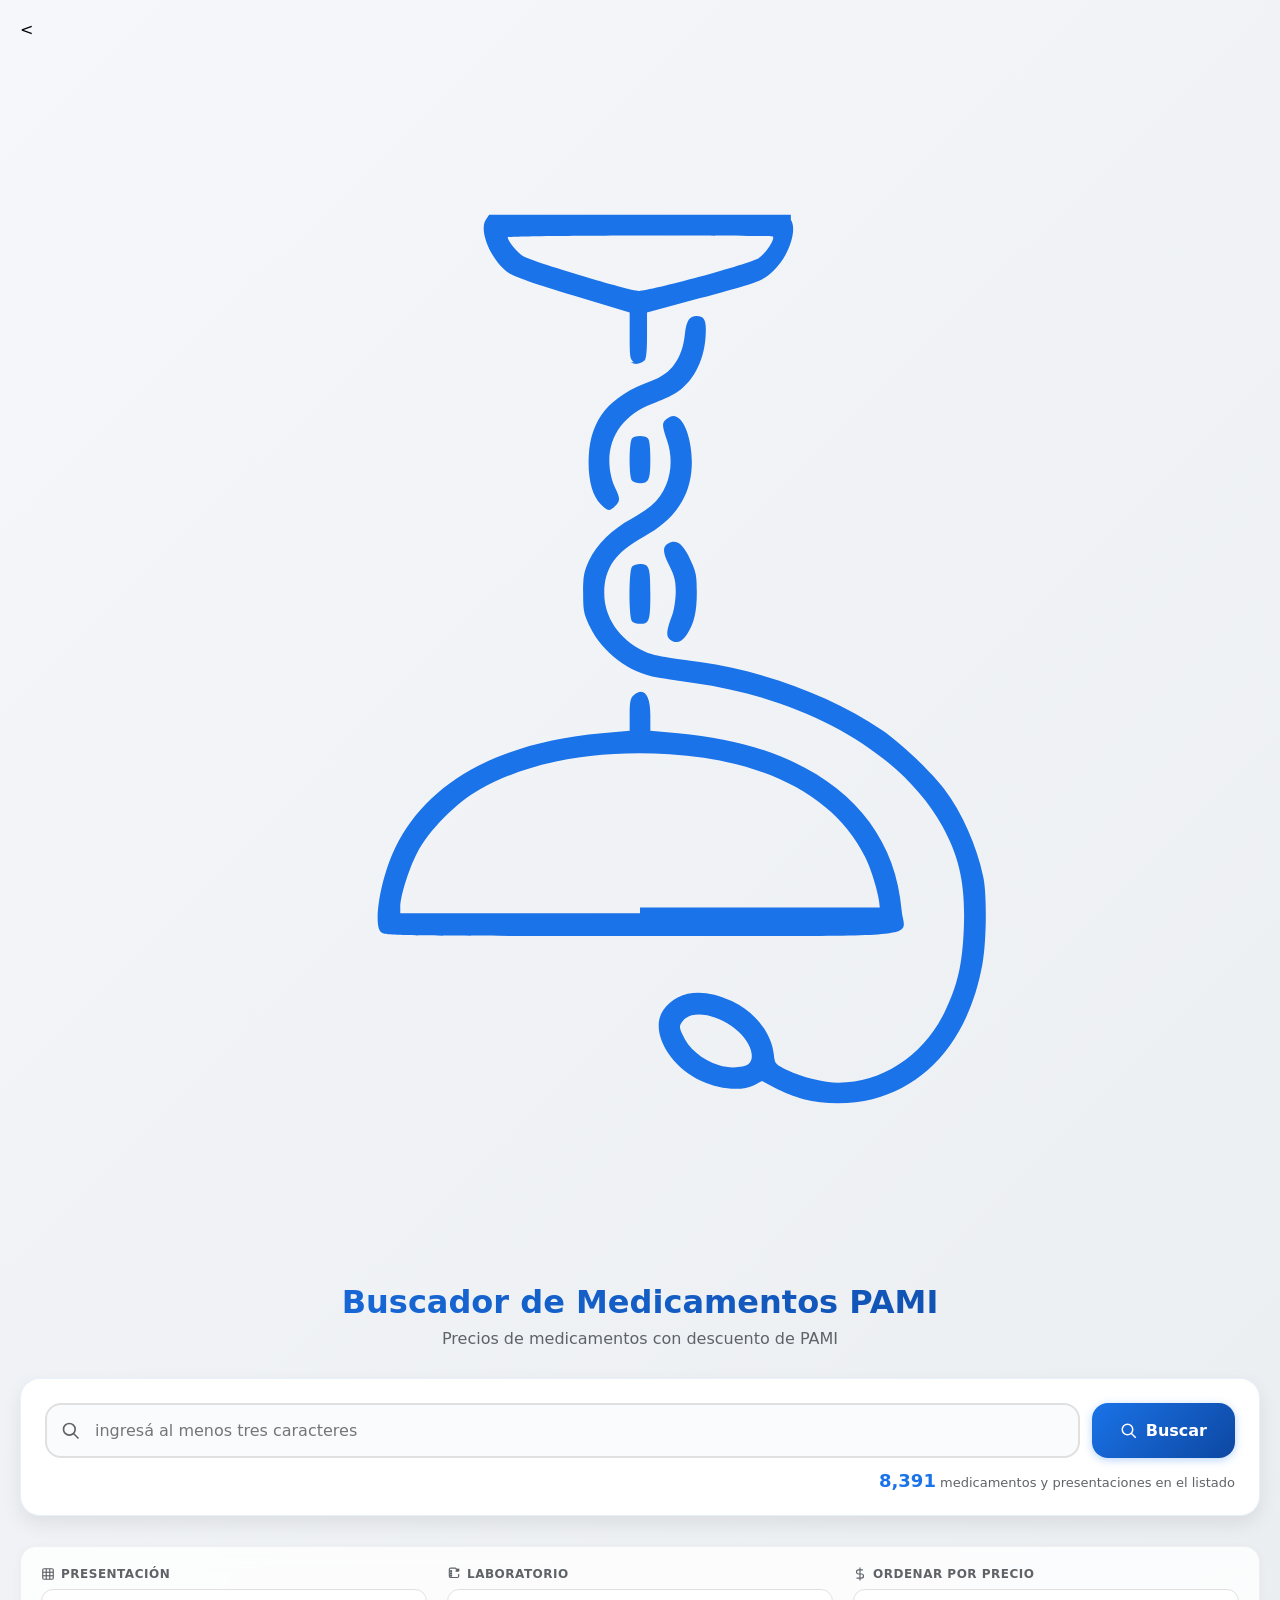
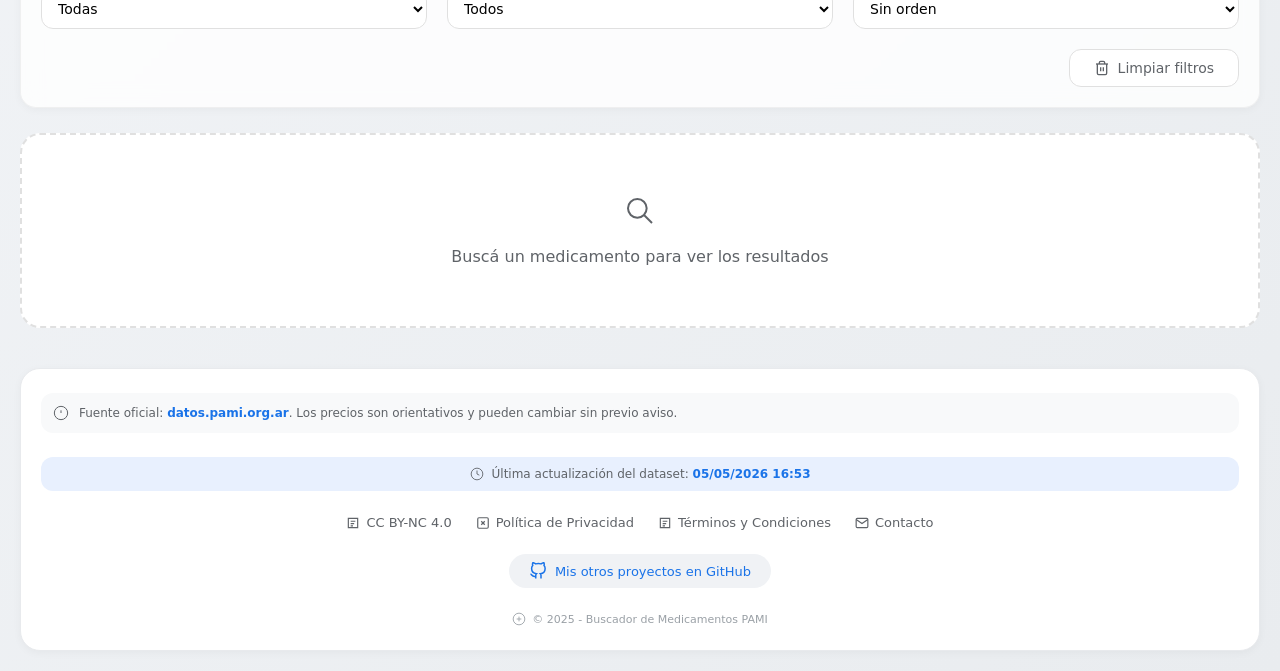
==== index.html @ c5a0cc3c "Update header section and favicon in index.html" ====
<!DOCTYPE html>
<html lang="es">
<head>
    <meta charset="UTF-8">
    <meta name="viewport" content="width=device-width, initial-scale=1.0, user-scalable=yes">
    <title>Precios PAMI - Buscador de Medicamentos</title>
    <link rel="stylesheet" href="style.css">
    <!-- Google AdSense (reemplazar con tu ID) -->
    <script async src="https://pagead2.googlesyndication.com/pagead/js/adsbygoogle.js?client=ca-pub-XXXXXXXXXXXXX" crossorigin="anonymous"></script>
    <!-- Precargar JSON para mejorar rendimiento -->
    <link rel="preload" href="medicamentos.json" as="fetch" crossorigin="anonymous">
    <link rel="icon" type="image/svg+xml" href="data:image/svg+xml,%3Csvg xmlns='http://www.w3.org/2000/svg' viewBox='0 0 600 600'%3E%3Cpath fill='%231a73e8' d='M379.2 513c-4.1-1.1-10.2-3.5-13.8-5.4l-6.4-3.4-3.8 2c-5.7 3-16.8 2.1-25.5-2-15.9-7.4-25.1-24.4-18.5-34.2 6.5-9.5 18.9-11.2 33.2-4.5 11.1 5.2 19.1 15.3 20.3 25.5 0.6 5 0.6 5 6.7 8 6.7 3.3 17.7 6 24.6 6 21.3 0 41.3-13.3 51.3-34 6.4-13.1 8.7-23.2 9.4-41.1 0.8-20.4-2-33.6-10.3-48.8-19.2-35.2-65.3-61.9-120.4-69.5-6.3-0.9-14.2-2.1-17.5-2.6-13.6-2.2-26.8-12.2-32.8-24.7-2.9-6.2-3.2-7.6-3.2-16.3 0-8.3 0.4-10.3 2.9-15.8 3.5-7.5 11.2-15.1 20.5-20.1 3.5-1.9 8-4.9 10-6.7 8.2-7.3 11.1-19.7 7.2-31.1-2.7-7.9-2.6-8.9 0.3-10.8 2-1.3 2.9-1.4 4.6-0.5 4.8 2.5 8.1 15.7 6.8 26.8-1.5 13.2-9 23.3-22.8 30.9-13.9 7.6-19.3 15.3-19.3 27.5 0 11.6 7.2 22.2 18.8 27.8 4.3 2.1 6.7 2.6 27.5 5.5 31.6 4.5 64.6 16.8 88 32.9 9.2 6.2 23.6 19.9 30.1 28.4 8.7 11.5 15.8 27.4 19 42.7 1.8 8.4 1.6 31.1-0.4 42.1-6.3 34.8-25.4 58.3-53.3 65.4-10 2.6-23.3 2.6-33.2 0z m-26.7-17c3.5-2.9 1.1-10.5-5.2-16-9.1-8.1-22.4-10.5-26.5-4.9-1.9 2.5-1.9 2.8-0.3 6.5 2.8 6.7 9.3 12.3 17.8 15 4.8 1.6 12 1.2 14.2-0.6z'/%3E%3Cpath fill='%231a73e8' d='M174.5 432c-3.7-4.1 0.1-26.2 7-40.5 15.3-31.8 50.1-51.2 100-55.6l13.5-1.2v-7.7c0-6.2 0.4-8 1.8-9.3 4.9-4.4 8.2-0.6 8.2 9.5v7.5l13.5 1.2c64.5 5.7 104.1 37.1 108.1 85.7 1.1 14 17.3 12.4-126.6 12.4-122.1 0-123.7 0-125.5-2z m241.5-11.8c0-4.8-3.7-17.7-7-24.3-14.6-29.4-47.7-46.8-94.7-49.8-35.9-2.3-68.4 3.7-91.9 17-11.4 6.4-24.6 19.8-30.2 30.6-4.2 8.2-8.2 21-8.2 26.5v2.8h116v-2.8z'/%3E%3Cpath fill='%231a73e8' d='M314.6 290.7c-2.1-1.6-1.9-4.3 0.9-11.7 1-2.6 1.7-7.4 1.8-11.3 0-5.6-0.5-7.7-3.2-13.1-3.5-6.9-3.3-9.8 0.9-11.1 3.3-1 6.1 1.4 9.3 8.3 2.8 5.9 3.2 7.7 3.2 15.7 0 9.8-1.3 15.4-4.8 20.6-2.5 3.8-5.3 4.7-8.1 2.6z'/%3E%3Cpath fill='%231a73e8' d='M296.2 281.8c-1.7-1.7-1.7-24.9 0-26.6 0.7-0.7 2.4-1.2 3.8-1.2 4.5 0 5 1.5 5 14.5 0 13-0.5 14.5-5 14.5-1.4 0-3.1-0.5-3.8-1.2z'/%3E%3Cpath fill='%231a73e8' d='M281 225.1c-4.2-4.2-6.3-12.5-5.8-23.1 0.9-18.1 10-29.2 30.2-36.5 9.8-3.5 15-10.8 16.3-22.5 0.7-6.7 2.2-9 5.7-9 4 0 4.9 2.3 4.3 10.5-0.9 11.7-6.3 21.8-14.6 26.9-2 1.3-7 3.5-11.1 5.1-14.2 5.3-22 16.7-20.7 30.5 0.2 3.1 1.4 7.6 2.6 10 2.6 5.4 2.6 6.5 0.1 9-2.7 2.7-3.6 2.5-7-0.9z'/%3E%3Cpath fill='%231a73e8' d='M296.2 213.8c-1.6-1.6-1.6-19 0-20.6 1.5-1.5 6.1-1.5 7.6 0 0.8 0.8 1.2 4.6 1.2 10.3 0 9.8-0.7 11.5-5 11.5-1.4 0-3.1-0.5-3.8-1.2z'/%3E%3Cpath fill='%231a73e8' d='M297.1 156.4c-1.9-1.4-2.1-2.4-2.1-12.8v-11.3l-27.2-8.2c-18.2-5.4-28.6-9.1-31.3-10.9-8.4-5.8-14.7-20.3-11.1-25.8l1.6-2.4h146v2.4c3.3 5-1.1 17.9-8.3 24.6-5.7 5.2-6.1 5.4-36 13.5l-25.3 6.8v11.2c0 7.7-0.4 11.5-1.2 12.1-2.5 1.9-4.6 2.1-6.7 0.7z m31.6-41.3c13.8-3.8 26.7-7.8 28.5-8.9 3.4-2.1 8.3-9.4 7.1-10.6-1-0.9-128.3-0.7-128.3 0.3 0 1.8 4.7 7.6 7.5 9.2 4.5 2.6 51.4 16.7 56 16.8 2.2 0.1 15.3-3 29.2-6.8z'/%3E%3C/svg%3E"></head>
<body>
    <<div class="header">
    <div class="header-logo">
        <svg class="logo-svg" viewBox="0 0 600 600" fill="none" xmlns="http://www.w3.org/2000/svg">
            <path fill="#1a73e8" d="M379.2 513c-4.1-1.1-10.2-3.5-13.8-5.4l-6.4-3.4-3.8 2c-5.7 3-16.8 2.1-25.5-2-15.9-7.4-25.1-24.4-18.5-34.2 6.5-9.5 18.9-11.2 33.2-4.5 11.1 5.2 19.1 15.3 20.3 25.5 0.6 5 0.6 5 6.7 8 6.7 3.3 17.7 6 24.6 6 21.3 0 41.3-13.3 51.3-34 6.4-13.1 8.7-23.2 9.4-41.1 0.8-20.4-2-33.6-10.3-48.8-19.2-35.2-65.3-61.9-120.4-69.5-6.3-0.9-14.2-2.1-17.5-2.6-13.6-2.2-26.8-12.2-32.8-24.7-2.9-6.2-3.2-7.6-3.2-16.3 0-8.3 0.4-10.3 2.9-15.8 3.5-7.5 11.2-15.1 20.5-20.1 3.5-1.9 8-4.9 10-6.7 8.2-7.3 11.1-19.7 7.2-31.1-2.7-7.9-2.6-8.9 0.3-10.8 2-1.3 2.9-1.4 4.6-0.5 4.8 2.5 8.1 15.7 6.8 26.8-1.5 13.2-9 23.3-22.8 30.9-13.9 7.6-19.3 15.3-19.3 27.5 0 11.6 7.2 22.2 18.8 27.8 4.3 2.1 6.7 2.6 27.5 5.5 31.6 4.5 64.6 16.8 88 32.9 9.2 6.2 23.6 19.9 30.1 28.4 8.7 11.5 15.8 27.4 19 42.7 1.8 8.4 1.6 31.1-0.4 42.1-6.3 34.8-25.4 58.3-53.3 65.4-10 2.6-23.3 2.6-33.2 0z m-26.7-17c3.5-2.9 1.1-10.5-5.2-16-9.1-8.1-22.4-10.5-26.5-4.9-1.9 2.5-1.9 2.8-0.3 6.5 2.8 6.7 9.3 12.3 17.8 15 4.8 1.6 12 1.2 14.2-0.6z"/>
            <path fill="#1a73e8" d="M174.5 432c-3.7-4.1 0.1-26.2 7-40.5 15.3-31.8 50.1-51.2 100-55.6l13.5-1.2v-7.7c0-6.2 0.4-8 1.8-9.3 4.9-4.4 8.2-0.6 8.2 9.5v7.5l13.5 1.2c64.5 5.7 104.1 37.1 108.1 85.7 1.1 14 17.3 12.4-126.6 12.4-122.1 0-123.7 0-125.5-2z m241.5-11.8c0-4.8-3.7-17.7-7-24.3-14.6-29.4-47.7-46.8-94.7-49.8-35.9-2.3-68.4 3.7-91.9 17-11.4 6.4-24.6 19.8-30.2 30.6-4.2 8.2-8.2 21-8.2 26.5v2.8h116v-2.8z"/>
            <path fill="#1a73e8" d="M314.6 290.7c-2.1-1.6-1.9-4.3 0.9-11.7 1-2.6 1.7-7.4 1.8-11.3 0-5.6-0.5-7.7-3.2-13.1-3.5-6.9-3.3-9.8 0.9-11.1 3.3-1 6.1 1.4 9.3 8.3 2.8 5.9 3.2 7.7 3.2 15.7 0 9.8-1.3 15.4-4.8 20.6-2.5 3.8-5.3 4.7-8.1 2.6z"/>
            <path fill="#1a73e8" d="M296.2 281.8c-1.7-1.7-1.7-24.9 0-26.6 0.7-0.7 2.4-1.2 3.8-1.2 4.5 0 5 1.5 5 14.5 0 13-0.5 14.5-5 14.5-1.4 0-3.1-0.5-3.8-1.2z"/>
            <path fill="#1a73e8" d="M281 225.1c-4.2-4.2-6.3-12.5-5.8-23.1 0.9-18.1 10-29.2 30.2-36.5 9.8-3.5 15-10.8 16.3-22.5 0.7-6.7 2.2-9 5.7-9 4 0 4.9 2.3 4.3 10.5-0.9 11.7-6.3 21.8-14.6 26.9-2 1.3-7 3.5-11.1 5.1-14.2 5.3-22 16.7-20.7 30.5 0.2 3.1 1.4 7.6 2.6 10 2.6 5.4 2.6 6.5 0.1 9-2.7 2.7-3.6 2.5-7-0.9z"/>
            <path fill="#1a73e8" d="M296.2 213.8c-1.6-1.6-1.6-19 0-20.6 1.5-1.5 6.1-1.5 7.6 0 0.8 0.8 1.2 4.6 1.2 10.3 0 9.8-0.7 11.5-5 11.5-1.4 0-3.1-0.5-3.8-1.2z"/>
            <path fill="#1a73e8" d="M297.1 156.4c-1.9-1.4-2.1-2.4-2.1-12.8v-11.3l-27.2-8.2c-18.2-5.4-28.6-9.1-31.3-10.9-8.4-5.8-14.7-20.3-11.1-25.8l1.6-2.4h146v2.4c3.3 5-1.1 17.9-8.3 24.6-5.7 5.2-6.1 5.4-36 13.5l-25.3 6.8v11.2c0 7.7-0.4 11.5-1.2 12.1-2.5 1.9-4.6 2.1-6.7 0.7z m31.6-41.3c13.8-3.8 26.7-7.8 28.5-8.9 3.4-2.1 8.3-9.4 7.1-10.6-1-0.9-128.3-0.7-128.3 0.3 0 1.8 4.7 7.6 7.5 9.2 4.5 2.6 51.4 16.7 56 16.8 2.2 0.1 15.3-3 29.2-6.8z"/>
        </svg>
        <div class="header-texto">
            <h1>Buscador de Medicamentos PAMI</h1>
            <p>Precios de medicamentos con descuento de PAMI</p>
        </div>
    </div>
</div>
        
        <!-- SECCIÓN BÚSQUEDA -->
        <div class="busqueda-section">
            <div class="busqueda-container">
                <div class="input-icon">
                    <svg width="20" height="20" viewBox="0 0 24 24" fill="none" stroke="#5f6368" stroke-width="2">
                        <circle cx="10" cy="10" r="7"/>
                        <line x1="15" y1="15" x2="21" y2="21"/>
                    </svg>
                    <input type="text" id="buscador" placeholder="ingresá al menos tres caracteres">
                </div>
                <button id="btnBuscar">
                    <svg width="18" height="18" viewBox="0 0 24 24" fill="none" stroke="white" stroke-width="2">
                        <circle cx="10" cy="10" r="7"/>
                        <line x1="15" y1="15" x2="21" y2="21"/>
                    </svg>
                    Buscar
                </button>
            </div>
            <!-- Contador base -->
            <div class="contador-base">
                <span id="totalMedicamentos">0</span> medicamentos y presentaciones en el listado
            </div>
        </div>
        
        <!-- SECCIÓN FILTROS -->
        <div class="filtros-section">
            <div class="filtros-container">
                <div class="filtro-grupo">
                    <label>
                        <svg width="14" height="14" viewBox="0 0 24 24" fill="none" stroke="#5f6368" stroke-width="2">
                            <rect x="3" y="3" width="18" height="18" rx="2" ry="2"/>
                            <line x1="3" y1="9" x2="21" y2="9"/>
                            <line x1="3" y1="15" x2="21" y2="15"/>
                            <line x1="9" y1="3" x2="9" y2="21"/>
                            <line x1="15" y1="3" x2="15" y2="21"/>
                        </svg>
                        Presentación
                    </label>
                    <select id="filtroPresentacion">
                        <option value="">Todas</option>
                    </select>
                </div>
                
                <div class="filtro-grupo">
                    <label>
                        <svg width="14" height="14" viewBox="0 0 24 24" fill="none" stroke="#5f6368" stroke-width="2">
                            <path d="M20 7h-4.18A3 3 0 0 0 16 5.18V4a2 2 0 0 0-2-2H6a2 2 0 0 0-2 2v12a2 2 0 0 0 2 2h12a2 2 0 0 0 2-2v-4"/>
                            <line x1="17" y1="3" x2="21" y2="7"/>
                            <line x1="21" y1="3" x2="17" y2="7"/>
                            <circle cx="7" cy="11" r="1"/>
                            <circle cx="7" cy="7" r="1"/>
                            <circle cx="7" cy="15" r="1"/>
                        </svg>
                        Laboratorio
                    </label>
                    <select id="filtroLaboratorio">
                        <option value="">Todos</option>
                    </select>
                </div>
                
                <div class="filtro-grupo">
                    <label>
                        <svg width="14" height="14" viewBox="0 0 24 24" fill="none" stroke="#5f6368" stroke-width="2">
                            <line x1="12" y1="1" x2="12" y2="23"/>
                            <path d="M17 5H9.5a3.5 3.5 0 0 0 0 7h5a3.5 3.5 0 0 1 0 7H6"/>
                        </svg>
                        Ordenar por precio
                    </label>
                    <select id="ordenPrecio">
                        <option value="">Sin orden</option>
                        <option value="asc">$ ↑ Más barato primero</option>
                        <option value="desc">$ ↓ Más caro primero</option>
                    </select>
                </div>
            </div>
            
            <!-- Botón Limpiar Filtros -->
            <div class="limpiar-container">
                <button id="btnLimpiarFiltros" class="btn-limpiar">
                    <svg width="16" height="16" viewBox="0 0 24 24" fill="none" stroke="currentColor" stroke-width="2">
                        <polyline points="3 6 5 6 21 6"></polyline>
                        <path d="M19 6v14a2 2 0 0 1-2 2H7a2 2 0 0 1-2-2V6m3 0V4a2 2 0 0 1 2-2h4a2 2 0 0 1 2 2v2"></path>
                        <line x1="10" y1="11" x2="10" y2="17"></line>
                        <line x1="14" y1="11" x2="14" y2="17"></line>
                    </svg>
                    Limpiar filtros
                </button>
            </div>
        </div>
        
        <div id="contador" class="contador"></div>
        
        <div id="resultados" class="resultados">
            <div class="mensaje-inicial">
                <svg width="32" height="32" viewBox="0 0 24 24" fill="none" stroke="#5f6368" stroke-width="1.5">
                    <circle cx="10" cy="10" r="7"/>
                    <line x1="15" y1="15" x2="21" y2="21"/>
                </svg>
                <p>Buscá un medicamento para ver los resultados</p>
            </div>
        </div>
        
        <!-- FOOTER -->
        <footer class="footer">
            <div class="footer-contenido">
                <div class="footer-aviso">
                    <svg width="16" height="16" viewBox="0 0 24 24" fill="none" stroke="#5f6368" stroke-width="1.5">
                        <circle cx="12" cy="12" r="10"/>
                        <line x1="12" y1="8" x2="12" y2="12"/>
                        <line x1="12" y1="16" x2="12.01" y2="16"/>
                    </svg>
                    <span>Fuente oficial: <strong>datos.pami.org.ar</strong>. Los precios son orientativos y pueden cambiar sin previo aviso.</span>
                </div>
                
                <div class="footer-actualizacion">
                    <svg width="14" height="14" viewBox="0 0 24 24" fill="none" stroke="#5f6368" stroke-width="1.5">
                        <circle cx="12" cy="12" r="10"/>
                        <polyline points="12 6 12 12 16 14"/>
                    </svg>
                    <span>Última actualización del dataset: <strong id="fecha-actualizacion">Cargando...</strong></span>
                </div>
                
                <div class="footer-links">
                    <a href="https://creativecommons.org/licenses/by-nc/4.0/" target="_blank" rel="noopener noreferrer">
                        <svg width="14" height="14" viewBox="0 0 24 24" fill="none" stroke="currentColor" stroke-width="2">
                            <path d="M4 4v16h16V4H4z M8 9h8M8 13h6M8 17h4"/>
                        </svg>
                        CC BY-NC 4.0
                    </a>
                    <a href="privacidad.html">
                        <svg width="14" height="14" viewBox="0 0 24 24" fill="none" stroke="currentColor" stroke-width="2">
                            <rect x="3" y="3" width="18" height="18" rx="2" ry="2"/>
                            <line x1="9" y1="9" x2="15" y2="15"/>
                            <line x1="15" y1="9" x2="9" y2="15"/>
                        </svg>
                        Política de Privacidad
                    </a>
                    <a href="terminos.html">
                        <svg width="14" height="14" viewBox="0 0 24 24" fill="none" stroke="currentColor" stroke-width="2">
                            <path d="M4 4v16h16V4H4z M8 9h8M8 13h6M8 17h4"/>
                        </svg>
                        Términos y Condiciones
                    </a>
                    <a href="mailto:pablo.s.bella@gmail.com?subject=Web%20Precios%20PAMI">
                        <svg width="14" height="14" viewBox="0 0 24 24" fill="none" stroke="currentColor" stroke-width="2">
                            <path d="M4 4h16c1.1 0 2 .9 2 2v12c0 1.1-.9 2-2 2H4c-1.1 0-2-.9-2-2V6c0-1.1.9-2 2-2z"/>
                            <polyline points="22,6 12,13 2,6"/>
                        </svg>
                        Contacto
                    </a>
                </div>
                
                <div class="footer-mis-proyectos">
                    <a href="https://github.com/psbella?tab=repositories" target="_blank" rel="noopener noreferrer">
                        <svg width="18" height="18" viewBox="0 0 24 24" fill="none" stroke="currentColor" stroke-width="2">
                            <path d="M9 19c-5 1.5-5-2.5-7-3m14 6v-3.87a3.37 3.37 0 0 0-.94-2.61c3.14-.35 6.44-1.54 6.44-7A5.44 5.44 0 0 0 20 4.77 5.07 5.07 0 0 0 19.91 1S18.73.65 16 2.48a13.38 13.38 0 0 0-7 0C6.27.65 5.09 1 5.09 1A5.07 5.07 0 0 0 5 4.77a5.44 5.44 0 0 0-1.5 3.78c0 5.42 3.3 6.61 6.44 7A3.37 3.37 0 0 0 9 18.13V22"/>
                        </svg>
                        Mis otros proyectos en GitHub
                    </a>
                </div>
                
                <div class="footer-copyright">
                    <svg width="14" height="14" viewBox="0 0 24 24" fill="none" stroke="#9aa0a6" stroke-width="1.5">
                        <circle cx="12" cy="12" r="10"/>
                        <path d="M12 8v8M8 12h8"/>
                    </svg>
                    <span>© 2025 - Buscador de Medicamentos PAMI</span>
                </div>
            </div>
        </footer>
    </div>
    
    <script src="script.js" defer></script>
</body>
</html>
---- style.css ----
* {
    margin: 0;
    padding: 0;
    box-sizing: border-box;
}

body {
    font-family: system-ui, -apple-system, 'Segoe UI', Roboto, Helvetica, Arial, sans-serif;
    background: linear-gradient(135deg, #f5f7fa 0%, #e9ecef 100%);
    min-height: 100vh;
    padding: 20px;
}

.container {
    max-width: 1200px;
    margin: 0 auto;
}

/* Header */
.header {
    text-align: center;
    margin-bottom: 30px;
}

h1 {
    background: linear-gradient(135deg, #1a73e8, #0d47a1);
    -webkit-background-clip: text;
    background-clip: text;
    color: transparent;
    font-size: 2rem;
    margin-bottom: 8px;
    font-weight: 700;
}

.header p {
    color: #5f6368;
    font-size: 1rem;
}

/* Sección búsqueda */
.busqueda-section {
    background: white;
    border-radius: 20px;
    padding: 24px;
    margin-bottom: 30px;
    box-shadow: 0 8px 20px rgba(0,0,0,0.08);
    border: 1px solid rgba(26,115,232,0.1);
}

.busqueda-container {
    display: flex;
    gap: 12px;
}

.input-icon {
    flex: 1;
    position: relative;
    display: flex;
    align-items: center;
}

.input-icon svg {
    position: absolute;
    left: 16px;
    pointer-events: none;
    z-index: 1;
}

.input-icon #buscador {
    width: 100%;
    padding: 16px 16px 16px 48px;
    font-size: 16px;
    border: 2px solid #e0e0e0;
    border-radius: 16px;
    font-family: inherit;
    background: #fafbfc;
    transition: all 0.3s ease;
}

.input-icon #buscador:focus {
    outline: none;
    border-color: #1a73e8;
    background: white;
    box-shadow: 0 0 0 4px rgba(26,115,232,0.1);
}

#btnBuscar {
    display: flex;
    align-items: center;
    gap: 8px;
    padding: 0 28px;
    background: linear-gradient(135deg, #1a73e8, #0d47a1);
    color: white;
    border: none;
    border-radius: 16px;
    font-size: 16px;
    font-weight: 600;
    cursor: pointer;
    font-family: inherit;
    transition: all 0.3s ease;
    white-space: nowrap;
    box-shadow: 0 2px 8px rgba(26,115,232,0.3);
}

#btnBuscar:hover {
    transform: translateY(-2px);
    box-shadow: 0 6px 16px rgba(26,115,232,0.4);
}

#btnBuscar:active {
    transform: translateY(0);
}

/* Contador base (total de medicamentos) */
.contador-base {
    text-align: right;
    font-size: 13px;
    color: #5f6368;
    margin-top: 12px;
    font-weight: 500;
}

.contador-base span {
    font-size: 18px;
    font-weight: 700;
    color: #1a73e8;
}

/* Filtros */
.filtros-section {
    background: rgba(255,255,255,0.8);
    backdrop-filter: blur(10px);
    border-radius: 16px;
    padding: 20px;
    margin-bottom: 25px;
    border: 1px solid rgba(0,0,0,0.05);
    box-shadow: 0 2px 8px rgba(0,0,0,0.04);
}

.filtros-container {
    display: flex;
    flex-wrap: wrap;
    gap: 20px;
}

.filtro-grupo {
    flex: 1;
    min-width: 160px;
}

.filtro-grupo label {
    display: flex;
    align-items: center;
    gap: 6px;
    font-size: 12px;
    font-weight: 600;
    color: #5f6368;
    margin-bottom: 8px;
    text-transform: uppercase;
    letter-spacing: 0.5px;
}

.filtro-grupo select {
    width: 100%;
    padding: 10px 12px;
    font-size: 14px;
    border: 1.5px solid #e0e0e0;
    border-radius: 12px;
    background: white;
    font-family: inherit;
    cursor: pointer;
    transition: all 0.2s ease;
}

.filtro-grupo select:hover {
    border-color: #1a73e8;
}

.filtro-grupo select:focus {
    outline: none;
    border-color: #1a73e8;
    box-shadow: 0 0 0 3px rgba(26,115,232,0.1);
}

/* Contenedor y botón limpiar filtros */
.limpiar-container {
    margin-top: 20px;
    display: flex;
    justify-content: flex-end;
}

.btn-limpiar {
    padding: 10px 24px;
    background: white;
    border: 1.5px solid #e0e0e0;
    border-radius: 12px;
    font-size: 14px;
    font-weight: 500;
    color: #5f6368;
    cursor: pointer;
    display: inline-flex;
    align-items: center;
    gap: 8px;
    transition: all 0.2s ease;
    font-family: inherit;
}

.btn-limpiar:hover {
    background: #f8f9fa;
    border-color: #1a73e8;
    color: #1a73e8;
}

.btn-limpiar:hover svg {
    stroke: #1a73e8;
}

/* Contador de resultados */
.contador {
    margin: 15px 0 20px 0;
    font-size: 14px;
    color: #5f6368;
    text-align: right;
    font-weight: 500;
}

/* Tarjetas */
.resultados {
    display: flex;
    flex-direction: column;
    gap: 16px;
}

.tarjeta {
    background: white;
    border-radius: 20px;
    padding: 20px;
    box-shadow: 0 4px 12px rgba(0,0,0,0.05);
    transition: all 0.3s ease;
    border: 1px solid rgba(0,0,0,0.03);
}

.tarjeta:hover {
    transform: translateY(-2px);
    box-shadow: 0 12px 24px rgba(0,0,0,0.1);
}

.marca-tarjeta {
    color: #1a73e8;
    font-size: 1.2rem;
    margin: 0 0 16px 0;
    padding-bottom: 10px;
    border-bottom: 2px solid #e8eaed;
    font-weight: 600;
}

.tabla-interna {
    width: 100%;
    margin-bottom: 12px;
}

.fila-tabla {
    display: flex;
    justify-content: space-between;
    align-items: center;
    padding: 8px 0;
    border-bottom: 1px solid #f0f2f5;
}

.fila-tabla:last-child {
    border-bottom: none;
}

.celda {
    font-size: 14px;
}

.celda.etiqueta {
    color: #5f6368;
    font-weight: 500;
    width: 100px;
}

.celda.valor {
    color: #202124;
    text-align: right;
    flex: 1;
}

.precio-destacado {
    font-size: 1.2rem;
    font-weight: 700;
    background: linear-gradient(135deg, #1a73e8, #0d47a1);
    -webkit-background-clip: text;
    background-clip: text;
    color: transparent;
}

.cobertura-tag {
    background: #e8f0fe;
    padding: 4px 10px;
    border-radius: 20px;
    font-size: 12px;
    font-weight: 500;
    color: #1a73e8;
    display: inline-block;
}

.laboratorio-tarjeta {
    font-size: 12px;
    color: #5f6368;
    padding-top: 8px;
    margin-top: 8px;
    border-top: 1px solid #e8eaed;
    text-align: right;
}

.mensaje-inicial {
    text-align: center;
    color: #5f6368;
    padding: 60px 20px;
    background: white;
    border-radius: 20px;
    font-size: 1rem;
    border: 2px dashed #e0e0e0;
}

.mensaje-inicial svg {
    margin-bottom: 16px;
}

/* Footer */
.footer {
    margin-top: 40px;
    padding: 24px 20px;
    background: white;
    border-radius: 20px;
    box-shadow: 0 2px 8px rgba(0,0,0,0.04);
    border: 1px solid #e8eaed;
}

.footer-contenido {
    display: flex;
    flex-direction: column;
    gap: 16px;
}

.footer-aviso {
    display: flex;
    align-items: center;
    gap: 10px;
    font-size: 12px;
    color: #5f6368;
    text-align: left;
    background: #f8f9fa;
    padding: 12px;
    border-radius: 12px;
}

.footer-aviso strong {
    color: #1a73e8;
    font-weight: 600;
}

.footer-actualizacion {
    display: flex;
    align-items: center;
    justify-content: center;
    gap: 8px;
    font-size: 12px;
    color: #5f6368;
    background: #e8f0fe;
    padding: 10px 16px;
    border-radius: 12px;
    margin: 8px 0;
}

.footer-actualizacion strong {
    color: #1a73e8;
    font-weight: 600;
}

.footer-links {
    display: flex;
    flex-wrap: wrap;
    justify-content: center;
    gap: 24px;
}

.footer-links a {
    display: flex;
    align-items: center;
    gap: 6px;
    color: #5f6368;
    text-decoration: none;
    font-size: 13px;
    transition: color 0.2s;
}

.footer-links a:hover {
    color: #1a73e8;
}

.footer-mis-proyectos {
    display: flex;
    justify-content: center;
    margin: 8px 0;
}

.footer-mis-proyectos a {
    display: inline-flex;
    align-items: center;
    gap: 8px;
    padding: 8px 20px;
    background: #f0f2f5;
    border-radius: 40px;
    color: #1a73e8;
    text-decoration: none;
    font-size: 13px;
    font-weight: 500;
    transition: all 0.2s ease;
}

.footer-mis-proyectos a:hover {
    background: #e8f0fe;
    transform: translateY(-2px);
}

.footer-copyright {
    display: flex;
    align-items: center;
    justify-content: center;
    gap: 6px;
    font-size: 11px;
    color: #9aa0a6;
    text-align: center;
}

/* Responsive */
@media (max-width: 600px) {
    body {
        padding: 12px;
    }
    
    h1 {
        font-size: 1.6rem;
    }
    
    .busqueda-section {
        padding: 16px;
    }
    
    .busqueda-container {
        flex-direction: column;
    }
    
    .input-icon #buscador {
        padding: 14px 14px 14px 44px;
    }
    
    #btnBuscar {
        padding: 14px;
        justify-content: center;
    }
    
    .filtros-container {
        flex-direction: column;
        gap: 12px;
    }
    
    .filtro-grupo {
        min-width: 100%;
    }
    
    .limpiar-container {
        justify-content: stretch;
    }
    
    .btn-limpiar {
        width: 100%;
        justify-content: center;
    }
    
    .celda.etiqueta {
        width: 85px;
        font-size: 12px;
    }
    
    .celda.valor {
        font-size: 12px;
    }
    
    .precio-destacado {
        font-size: 1.1rem;
    }
    
    .marca-tarjeta {
        font-size: 1rem;
    }
    
    .tarjeta {
        padding: 14px;
    }
    
    .footer-links {
        flex-direction: column;
        align-items: center;
        gap: 12px;
    }
    
    .footer-aviso {
        font-size: 10px;
    }
    
    .footer-actualizacion {
        font-size: 10px;
    }
    
    .footer-mis-proyectos a {
        font-size: 11px;
        padding: 6px 16px;
    }
}
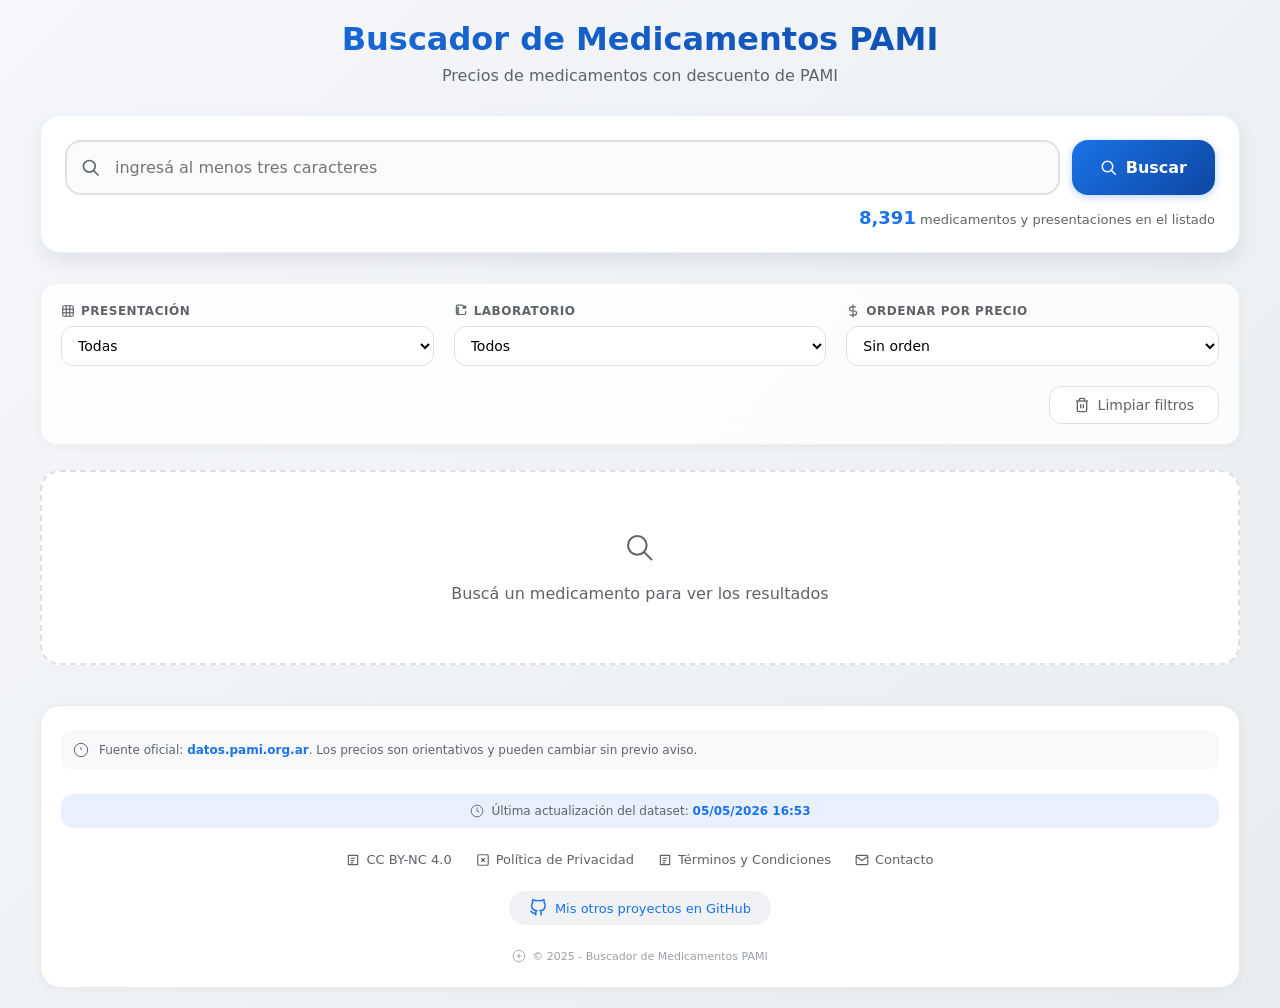
==== commit 389317ba: "Clean up comments in index.html Removed unused header and button comments from index.html." ====
--- a/index.html
+++ b/index.html
@@ -9,25 +9,14 @@
     <script async src="https://pagead2.googlesyndication.com/pagead/js/adsbygoogle.js?client=ca-pub-XXXXXXXXXXXXX" crossorigin="anonymous"></script>
     <!-- Precargar JSON para mejorar rendimiento -->
     <link rel="preload" href="medicamentos.json" as="fetch" crossorigin="anonymous">
-    <link rel="icon" type="image/svg+xml" href="data:image/svg+xml,%3Csvg xmlns='http://www.w3.org/2000/svg' viewBox='0 0 600 600'%3E%3Cpath fill='%231a73e8' d='M379.2 513c-4.1-1.1-10.2-3.5-13.8-5.4l-6.4-3.4-3.8 2c-5.7 3-16.8 2.1-25.5-2-15.9-7.4-25.1-24.4-18.5-34.2 6.5-9.5 18.9-11.2 33.2-4.5 11.1 5.2 19.1 15.3 20.3 25.5 0.6 5 0.6 5 6.7 8 6.7 3.3 17.7 6 24.6 6 21.3 0 41.3-13.3 51.3-34 6.4-13.1 8.7-23.2 9.4-41.1 0.8-20.4-2-33.6-10.3-48.8-19.2-35.2-65.3-61.9-120.4-69.5-6.3-0.9-14.2-2.1-17.5-2.6-13.6-2.2-26.8-12.2-32.8-24.7-2.9-6.2-3.2-7.6-3.2-16.3 0-8.3 0.4-10.3 2.9-15.8 3.5-7.5 11.2-15.1 20.5-20.1 3.5-1.9 8-4.9 10-6.7 8.2-7.3 11.1-19.7 7.2-31.1-2.7-7.9-2.6-8.9 0.3-10.8 2-1.3 2.9-1.4 4.6-0.5 4.8 2.5 8.1 15.7 6.8 26.8-1.5 13.2-9 23.3-22.8 30.9-13.9 7.6-19.3 15.3-19.3 27.5 0 11.6 7.2 22.2 18.8 27.8 4.3 2.1 6.7 2.6 27.5 5.5 31.6 4.5 64.6 16.8 88 32.9 9.2 6.2 23.6 19.9 30.1 28.4 8.7 11.5 15.8 27.4 19 42.7 1.8 8.4 1.6 31.1-0.4 42.1-6.3 34.8-25.4 58.3-53.3 65.4-10 2.6-23.3 2.6-33.2 0z m-26.7-17c3.5-2.9 1.1-10.5-5.2-16-9.1-8.1-22.4-10.5-26.5-4.9-1.9 2.5-1.9 2.8-0.3 6.5 2.8 6.7 9.3 12.3 17.8 15 4.8 1.6 12 1.2 14.2-0.6z'/%3E%3Cpath fill='%231a73e8' d='M174.5 432c-3.7-4.1 0.1-26.2 7-40.5 15.3-31.8 50.1-51.2 100-55.6l13.5-1.2v-7.7c0-6.2 0.4-8 1.8-9.3 4.9-4.4 8.2-0.6 8.2 9.5v7.5l13.5 1.2c64.5 5.7 104.1 37.1 108.1 85.7 1.1 14 17.3 12.4-126.6 12.4-122.1 0-123.7 0-125.5-2z m241.5-11.8c0-4.8-3.7-17.7-7-24.3-14.6-29.4-47.7-46.8-94.7-49.8-35.9-2.3-68.4 3.7-91.9 17-11.4 6.4-24.6 19.8-30.2 30.6-4.2 8.2-8.2 21-8.2 26.5v2.8h116v-2.8z'/%3E%3Cpath fill='%231a73e8' d='M314.6 290.7c-2.1-1.6-1.9-4.3 0.9-11.7 1-2.6 1.7-7.4 1.8-11.3 0-5.6-0.5-7.7-3.2-13.1-3.5-6.9-3.3-9.8 0.9-11.1 3.3-1 6.1 1.4 9.3 8.3 2.8 5.9 3.2 7.7 3.2 15.7 0 9.8-1.3 15.4-4.8 20.6-2.5 3.8-5.3 4.7-8.1 2.6z'/%3E%3Cpath fill='%231a73e8' d='M296.2 281.8c-1.7-1.7-1.7-24.9 0-26.6 0.7-0.7 2.4-1.2 3.8-1.2 4.5 0 5 1.5 5 14.5 0 13-0.5 14.5-5 14.5-1.4 0-3.1-0.5-3.8-1.2z'/%3E%3Cpath fill='%231a73e8' d='M281 225.1c-4.2-4.2-6.3-12.5-5.8-23.1 0.9-18.1 10-29.2 30.2-36.5 9.8-3.5 15-10.8 16.3-22.5 0.7-6.7 2.2-9 5.7-9 4 0 4.9 2.3 4.3 10.5-0.9 11.7-6.3 21.8-14.6 26.9-2 1.3-7 3.5-11.1 5.1-14.2 5.3-22 16.7-20.7 30.5 0.2 3.1 1.4 7.6 2.6 10 2.6 5.4 2.6 6.5 0.1 9-2.7 2.7-3.6 2.5-7-0.9z'/%3E%3Cpath fill='%231a73e8' d='M296.2 213.8c-1.6-1.6-1.6-19 0-20.6 1.5-1.5 6.1-1.5 7.6 0 0.8 0.8 1.2 4.6 1.2 10.3 0 9.8-0.7 11.5-5 11.5-1.4 0-3.1-0.5-3.8-1.2z'/%3E%3Cpath fill='%231a73e8' d='M297.1 156.4c-1.9-1.4-2.1-2.4-2.1-12.8v-11.3l-27.2-8.2c-18.2-5.4-28.6-9.1-31.3-10.9-8.4-5.8-14.7-20.3-11.1-25.8l1.6-2.4h146v2.4c3.3 5-1.1 17.9-8.3 24.6-5.7 5.2-6.1 5.4-36 13.5l-25.3 6.8v11.2c0 7.7-0.4 11.5-1.2 12.1-2.5 1.9-4.6 2.1-6.7 0.7z m31.6-41.3c13.8-3.8 26.7-7.8 28.5-8.9 3.4-2.1 8.3-9.4 7.1-10.6-1-0.9-128.3-0.7-128.3 0.3 0 1.8 4.7 7.6 7.5 9.2 4.5 2.6 51.4 16.7 56 16.8 2.2 0.1 15.3-3 29.2-6.8z'/%3E%3C/svg%3E"></head>
+</head>
 <body>
-    <<div class="header">
-    <div class="header-logo">
-        <svg class="logo-svg" viewBox="0 0 600 600" fill="none" xmlns="http://www.w3.org/2000/svg">
-            <path fill="#1a73e8" d="M379.2 513c-4.1-1.1-10.2-3.5-13.8-5.4l-6.4-3.4-3.8 2c-5.7 3-16.8 2.1-25.5-2-15.9-7.4-25.1-24.4-18.5-34.2 6.5-9.5 18.9-11.2 33.2-4.5 11.1 5.2 19.1 15.3 20.3 25.5 0.6 5 0.6 5 6.7 8 6.7 3.3 17.7 6 24.6 6 21.3 0 41.3-13.3 51.3-34 6.4-13.1 8.7-23.2 9.4-41.1 0.8-20.4-2-33.6-10.3-48.8-19.2-35.2-65.3-61.9-120.4-69.5-6.3-0.9-14.2-2.1-17.5-2.6-13.6-2.2-26.8-12.2-32.8-24.7-2.9-6.2-3.2-7.6-3.2-16.3 0-8.3 0.4-10.3 2.9-15.8 3.5-7.5 11.2-15.1 20.5-20.1 3.5-1.9 8-4.9 10-6.7 8.2-7.3 11.1-19.7 7.2-31.1-2.7-7.9-2.6-8.9 0.3-10.8 2-1.3 2.9-1.4 4.6-0.5 4.8 2.5 8.1 15.7 6.8 26.8-1.5 13.2-9 23.3-22.8 30.9-13.9 7.6-19.3 15.3-19.3 27.5 0 11.6 7.2 22.2 18.8 27.8 4.3 2.1 6.7 2.6 27.5 5.5 31.6 4.5 64.6 16.8 88 32.9 9.2 6.2 23.6 19.9 30.1 28.4 8.7 11.5 15.8 27.4 19 42.7 1.8 8.4 1.6 31.1-0.4 42.1-6.3 34.8-25.4 58.3-53.3 65.4-10 2.6-23.3 2.6-33.2 0z m-26.7-17c3.5-2.9 1.1-10.5-5.2-16-9.1-8.1-22.4-10.5-26.5-4.9-1.9 2.5-1.9 2.8-0.3 6.5 2.8 6.7 9.3 12.3 17.8 15 4.8 1.6 12 1.2 14.2-0.6z"/>
-            <path fill="#1a73e8" d="M174.5 432c-3.7-4.1 0.1-26.2 7-40.5 15.3-31.8 50.1-51.2 100-55.6l13.5-1.2v-7.7c0-6.2 0.4-8 1.8-9.3 4.9-4.4 8.2-0.6 8.2 9.5v7.5l13.5 1.2c64.5 5.7 104.1 37.1 108.1 85.7 1.1 14 17.3 12.4-126.6 12.4-122.1 0-123.7 0-125.5-2z m241.5-11.8c0-4.8-3.7-17.7-7-24.3-14.6-29.4-47.7-46.8-94.7-49.8-35.9-2.3-68.4 3.7-91.9 17-11.4 6.4-24.6 19.8-30.2 30.6-4.2 8.2-8.2 21-8.2 26.5v2.8h116v-2.8z"/>
-            <path fill="#1a73e8" d="M314.6 290.7c-2.1-1.6-1.9-4.3 0.9-11.7 1-2.6 1.7-7.4 1.8-11.3 0-5.6-0.5-7.7-3.2-13.1-3.5-6.9-3.3-9.8 0.9-11.1 3.3-1 6.1 1.4 9.3 8.3 2.8 5.9 3.2 7.7 3.2 15.7 0 9.8-1.3 15.4-4.8 20.6-2.5 3.8-5.3 4.7-8.1 2.6z"/>
-            <path fill="#1a73e8" d="M296.2 281.8c-1.7-1.7-1.7-24.9 0-26.6 0.7-0.7 2.4-1.2 3.8-1.2 4.5 0 5 1.5 5 14.5 0 13-0.5 14.5-5 14.5-1.4 0-3.1-0.5-3.8-1.2z"/>
-            <path fill="#1a73e8" d="M281 225.1c-4.2-4.2-6.3-12.5-5.8-23.1 0.9-18.1 10-29.2 30.2-36.5 9.8-3.5 15-10.8 16.3-22.5 0.7-6.7 2.2-9 5.7-9 4 0 4.9 2.3 4.3 10.5-0.9 11.7-6.3 21.8-14.6 26.9-2 1.3-7 3.5-11.1 5.1-14.2 5.3-22 16.7-20.7 30.5 0.2 3.1 1.4 7.6 2.6 10 2.6 5.4 2.6 6.5 0.1 9-2.7 2.7-3.6 2.5-7-0.9z"/>
-            <path fill="#1a73e8" d="M296.2 213.8c-1.6-1.6-1.6-19 0-20.6 1.5-1.5 6.1-1.5 7.6 0 0.8 0.8 1.2 4.6 1.2 10.3 0 9.8-0.7 11.5-5 11.5-1.4 0-3.1-0.5-3.8-1.2z"/>
-            <path fill="#1a73e8" d="M297.1 156.4c-1.9-1.4-2.1-2.4-2.1-12.8v-11.3l-27.2-8.2c-18.2-5.4-28.6-9.1-31.3-10.9-8.4-5.8-14.7-20.3-11.1-25.8l1.6-2.4h146v2.4c3.3 5-1.1 17.9-8.3 24.6-5.7 5.2-6.1 5.4-36 13.5l-25.3 6.8v11.2c0 7.7-0.4 11.5-1.2 12.1-2.5 1.9-4.6 2.1-6.7 0.7z m31.6-41.3c13.8-3.8 26.7-7.8 28.5-8.9 3.4-2.1 8.3-9.4 7.1-10.6-1-0.9-128.3-0.7-128.3 0.3 0 1.8 4.7 7.6 7.5 9.2 4.5 2.6 51.4 16.7 56 16.8 2.2 0.1 15.3-3 29.2-6.8z"/>
-        </svg>
-        <div class="header-texto">
+    <div class="container">
+        <!-- Header -->
+        <div class="header">
             <h1>Buscador de Medicamentos PAMI</h1>
             <p>Precios de medicamentos con descuento de PAMI</p>
         </div>
-    </div>
-</div>
         
         <!-- SECCIÓN BÚSQUEDA -->
         <div class="busqueda-section">
@@ -47,7 +36,6 @@
                     Buscar
                 </button>
             </div>
-            <!-- Contador base -->
             <div class="contador-base">
                 <span id="totalMedicamentos">0</span> medicamentos y presentaciones en el listado
             </div>
@@ -105,14 +93,13 @@
                 </div>
             </div>
             
-            <!-- Botón Limpiar Filtros -->
             <div class="limpiar-container">
                 <button id="btnLimpiarFiltros" class="btn-limpiar">
                     <svg width="16" height="16" viewBox="0 0 24 24" fill="none" stroke="currentColor" stroke-width="2">
-                        <polyline points="3 6 5 6 21 6"></polyline>
-                        <path d="M19 6v14a2 2 0 0 1-2 2H7a2 2 0 0 1-2-2V6m3 0V4a2 2 0 0 1 2-2h4a2 2 0 0 1 2 2v2"></path>
-                        <line x1="10" y1="11" x2="10" y2="17"></line>
-                        <line x1="14" y1="11" x2="14" y2="17"></line>
+                        <polyline points="3 6 5 6 21 6"/>
+                        <path d="M19 6v14a2 2 0 0 1-2 2H7a2 2 0 0 1-2-2V6m3 0V4a2 2 0 0 1 2-2h4a2 2 0 0 1 2 2v2"/>
+                        <line x1="10" y1="11" x2="10" y2="17"/>
+                        <line x1="14" y1="11" x2="14" y2="17"/>
                     </svg>
                     Limpiar filtros
                 </button>
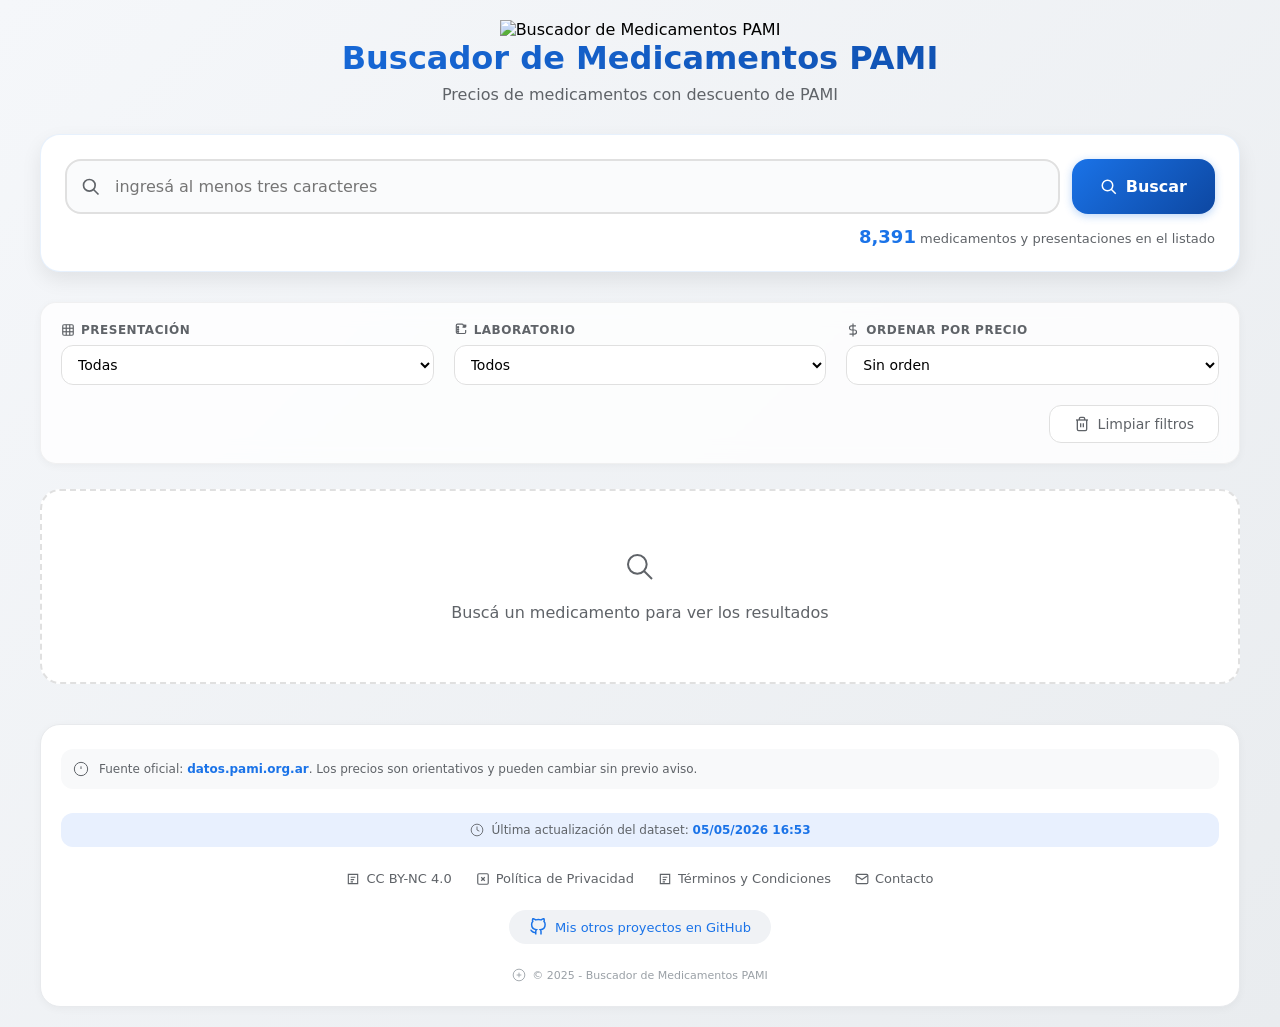
==== commit 92448cb0: "Update header section and add favicon links" ====
--- a/index.html
+++ b/index.html
@@ -9,13 +9,21 @@
     <script async src="https://pagead2.googlesyndication.com/pagead/js/adsbygoogle.js?client=ca-pub-XXXXXXXXXXXXX" crossorigin="anonymous"></script>
     <!-- Precargar JSON para mejorar rendimiento -->
     <link rel="preload" href="medicamentos.json" as="fetch" crossorigin="anonymous">
+    <!-- Favicon -->
+    <link rel="icon" type="image/svg+xml" href="img/favicon.svg">
+    <link rel="shortcut icon" href="img/favicon.svg">
 </head>
 <body>
     <div class="container">
-        <!-- Header -->
+        <!-- Header con logo a la izquierda -->
         <div class="header">
-            <h1>Buscador de Medicamentos PAMI</h1>
-            <p>Precios de medicamentos con descuento de PAMI</p>
+            <div class="header-contenido">
+                <img src="img/logo_banner.svg" alt="Buscador de Medicamentos PAMI" class="header-logo">
+                <div class="header-texto">
+                    <h1>Buscador de Medicamentos PAMI</h1>
+                    <p>Precios de medicamentos con descuento de PAMI</p>
+                </div>
+            </div>
         </div>
         
         <!-- SECCIÓN BÚSQUEDA -->
--- a/style.css
+++ b/style.css
@@ -111,7 +111,7 @@
     transform: translateY(0);
 }
 
-/* Contador base (total de medicamentos) */
+/* Contador base */
 .contador-base {
     text-align: right;
     font-size: 13px;
@@ -182,7 +182,7 @@
     box-shadow: 0 0 0 3px rgba(26,115,232,0.1);
 }
 
-/* Contenedor y botón limpiar filtros */
+/* Limpiar filtros */
 .limpiar-container {
     margin-top: 20px;
     display: flex;
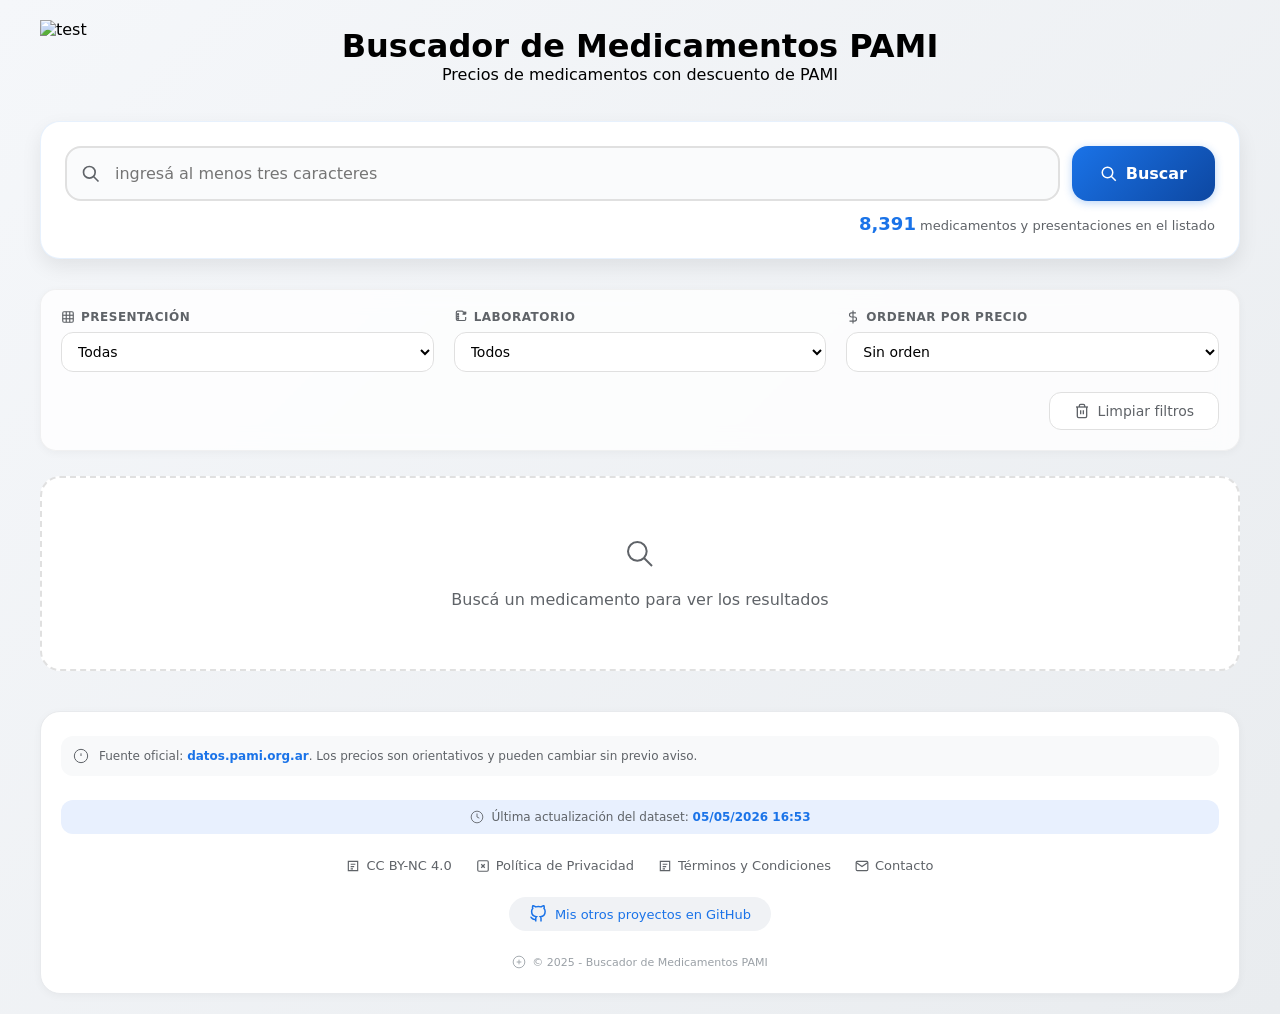
==== commit 92f412ce: "Replace logo image with external source" ====
--- a/index.html
+++ b/index.html
@@ -18,7 +18,7 @@
         <!-- Header con logo a la izquierda -->
         <div class="header">
             <div class="header-contenido">
-                <img src="img/logo_banner.svg" alt="Buscador de Medicamentos PAMI" class="header-logo">
+               <img src="https://upload.wikimedia.org/wikipedia/commons/7/7d/A_font_awesome.svg" alt="test" style="height: 71px;">
                 <div class="header-texto">
                     <h1>Buscador de Medicamentos PAMI</h1>
                     <p>Precios de medicamentos con descuento de PAMI</p>
--- a/style.css
+++ b/style.css
@@ -16,25 +16,26 @@
     margin: 0 auto;
 }
 
-/* Header */
+/* Header con logo a la izquierda */
 .header {
+    margin-bottom: 30px;
+}
+
+.header-contenido {
+    display: flex;
+    align-items: center;
+    justify-content: flex-start;  /* Cambiado de center a flex-start */
+    gap: 20px;
+    flex-wrap: wrap;
+    position: relative;
+}
+
+.header-texto {
     text-align: center;
-    margin-bottom: 30px;
-}
-
-h1 {
-    background: linear-gradient(135deg, #1a73e8, #0d47a1);
-    -webkit-background-clip: text;
-    background-clip: text;
-    color: transparent;
-    font-size: 2rem;
-    margin-bottom: 8px;
-    font-weight: 700;
-}
-
-.header p {
-    color: #5f6368;
-    font-size: 1rem;
+    position: absolute;
+    left: 50%;
+    transform: translateX(-50%);
+    white-space: nowrap;
 }
 
 /* Sección búsqueda */
@@ -111,7 +112,6 @@
     transform: translateY(0);
 }
 
-/* Contador base */
 .contador-base {
     text-align: right;
     font-size: 13px;
@@ -182,7 +182,6 @@
     box-shadow: 0 0 0 3px rgba(26,115,232,0.1);
 }
 
-/* Limpiar filtros */
 .limpiar-container {
     margin-top: 20px;
     display: flex;
@@ -215,7 +214,6 @@
     stroke: #1a73e8;
 }
 
-/* Contador de resultados */
 .contador {
     margin: 15px 0 20px 0;
     font-size: 14px;
@@ -442,8 +440,20 @@
         padding: 12px;
     }
     
-    h1 {
-        font-size: 1.6rem;
+    .header-contenido {
+        gap: 12px;
+    }
+    
+    .header-logo {
+        height: 50px;
+    }
+    
+    .header-texto h1 {
+        font-size: 1.3rem;
+    }
+    
+    .header-texto p {
+        font-size: 0.8rem;
     }
     
     .busqueda-section {
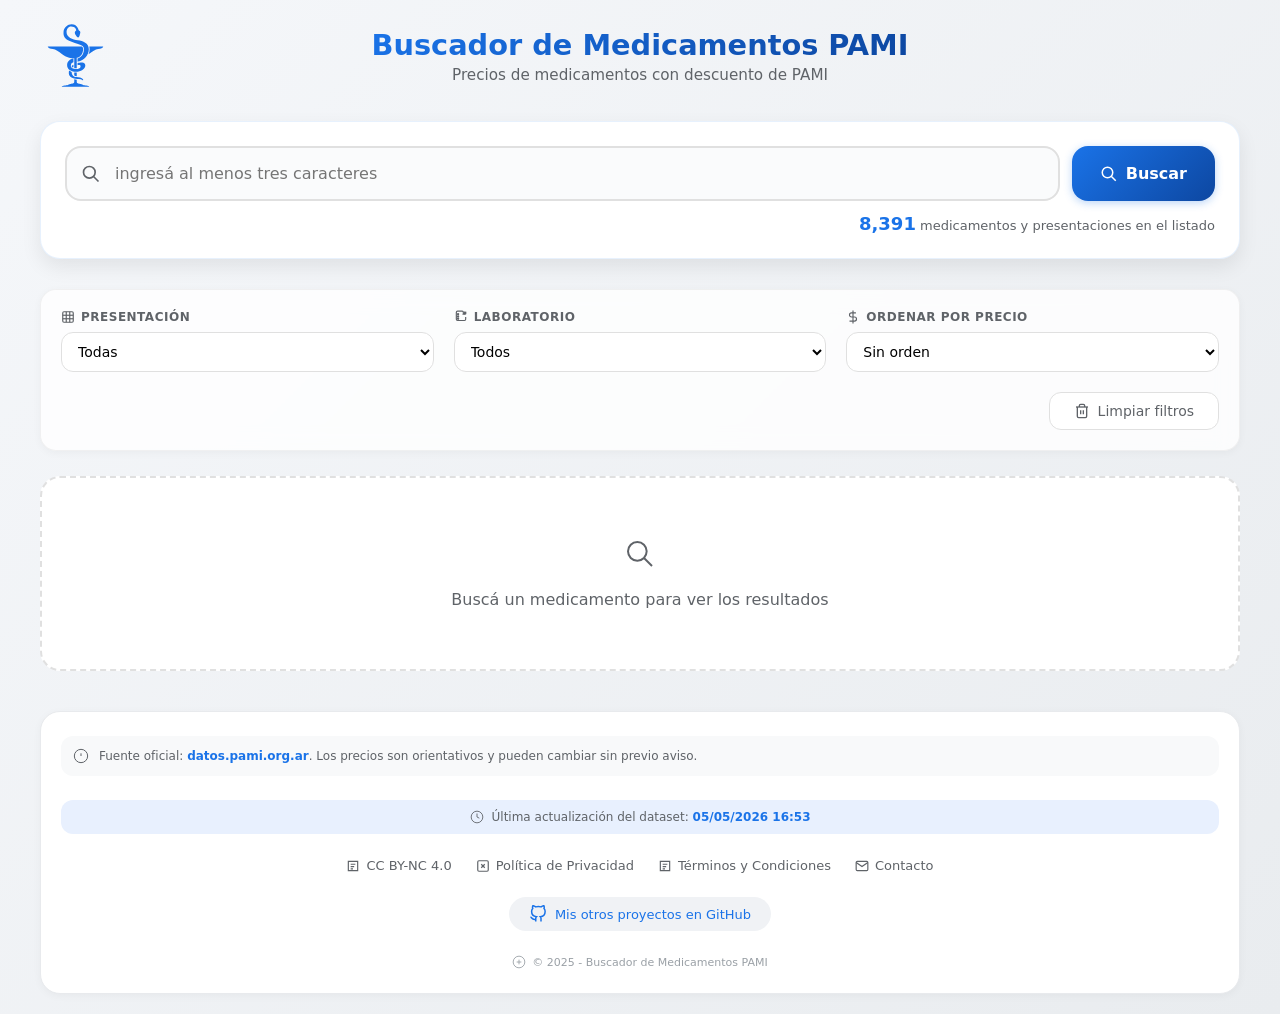
==== commit f0a8746c: "Update header logo to use inline SVG" ====
--- a/index.html
+++ b/index.html
@@ -15,10 +15,12 @@
 </head>
 <body>
     <div class="container">
-        <!-- Header con logo a la izquierda -->
+        <!-- Header con logo SVG inline -->
         <div class="header">
             <div class="header-contenido">
-               <img src="https://upload.wikimedia.org/wikipedia/commons/7/7d/A_font_awesome.svg" alt="test" style="height: 71px;">
+                <svg class="header-logo" viewBox="0 0 71 71" width="71" height="71" xmlns="http://www.w3.org/2000/svg">
+                    <path fill="#1a73e8" d="M49.263 26.448c0.233 0.803 0.357 1.708 0.357 2.733 0 1.808 -0.397 3.554 -1.107 5.152 1.043 -0.743 1.977 -1.504 2.88 -2.203 3.199 -2.481 6.221 -3.344 8.558 -3.488 1.254 -0.078 3.308 -1.043 3.308 -2.194zm-0.457 2.733c0 -6.366 -5.824 -8.092 -11.003 -8.917 -5.218 -0.834 -11.256 -2.698 -11.256 -8.271 0 -2.733 1.708 -5.447 4.639 -5.447 4.315 0 5.07 3.273 5.088 3.741s-1.256 0.799 -1.42 1.726c-0.197 1.114 0.288 2.23 0.99 3.128 0.626 0.803 1.529 2.427 2.427 2.283 0.963 -0.153 1.311 -1.797 1.582 -2.878s0.737 -1.997 0.288 -3.002c-0.557 -1.247 -1.114 -0.63 -1.546 -1.529 -0.246 -0.515 -1.203 -5.735 -6.976 -5.735 -4.027 0 -7.695 3.326 -8.054 7.102 -0.515 5.405 1.617 7.444 6.113 9.565 7.002 3.306 14.275 3.164 14.275 7.803 0 4.531 -1.546 6.94 -4.207 8.702 -0.459 0.304 -1.333 0.703 -2.188 0.998v3.184q0.264 -0.038 0.532 -0.082c5.968 -1.007 10.714 -6.328 10.714 -12.37m-6.889 -2.733H7.739c0 1.152 2.055 2.117 3.308 2.194 2.336 0.144 5.358 1.007 8.558 3.488 3.268 2.534 6.949 5.871 14.653 6.195v9.798q0.672 0.124 1.493 0.126c0.229 0 0.584 -0.016 0.99 -0.058v-10.344c4.134 -0.905 6.394 -4.433 6.394 -9.101 0 -0.961 -0.395 -1.682 -1.218 -2.301m-7.657 29.161c0.694 0.424 1.549 0.61 2.481 0.734v-3.827c-0.83 0.055 -1.664 0.044 -2.481 -0.038zm8.216 3.095c-1.331 -1.007 -3.057 -1.24 -6.13 -1.617 -3.641 -0.448 -4.599 -2.738 -4.708 -5.152a8.875 8.875 0 0 1 -2.574 -1.318 12.203 12.203 0 0 0 -0.253 2.552c0 3.632 3.914 5.174 6.687 5.574 2.878 0.413 5.574 0.521 5.951 0.683a2.219 2.219 0 0 1 0.774 0.521c0.162 0.18 0.592 0.433 0.863 0.251 0.271 -0.18 0.053 -0.99 -0.612 -1.493m-9.816 -11.149q0.353 -0.359 0.785 -0.63v-2.221a9.319 9.319 0 0 0 -1.804 1.309c0 0.597 0.357 1.14 1.018 1.544m7.91 -1.041c0 1.726 -2.265 2.554 -4.819 2.554s-4.926 -1.007 -4.926 -3.057c0 -2.529 1.041 -3.43 2.618 -3.836v-3.552c-3.463 0.268 -6.323 3.452 -6.323 6.166 0 1.977 0.351 5.079 5.826 6.652 5.753 1.655 12.37 -1.977 12.37 -5.609 0 -1.762 -0.903 -2.616 -2.086 -2.984 -0.983 -0.306 -2.148 -0.746 -5.676 0.273v2.241c0.557 -0.153 1.052 -0.248 1.54 -0.248 1.007 0 1.475 0.324 1.475 1.402m-18.806 20.208H49.234c0 -0.45 -1.456 -1.096 -2.716 -1.205s-2.949 -0.177 -3.326 -0.504c-0.521 -0.448 -1.353 -0.761 -2.445 -1.025 -1.114 -0.271 -4.009 -0.504 -4.009 -2.086v-2.197a31.063 31.063 0 0 1 -1.356 -0.162 13.313 13.313 0 0 1 -1.125 -0.213v2.572c0 1.582 -2.895 1.815 -4.009 2.086 -1.092 0.264 -1.924 0.575 -2.445 1.025 -0.377 0.326 -2.068 0.395 -3.326 0.504s-2.716 0.754 -2.716 1.205"/>
+                </svg>
                 <div class="header-texto">
                     <h1>Buscador de Medicamentos PAMI</h1>
                     <p>Precios de medicamentos con descuento de PAMI</p>
--- a/style.css
+++ b/style.css
@@ -24,10 +24,17 @@
 .header-contenido {
     display: flex;
     align-items: center;
-    justify-content: flex-start;  /* Cambiado de center a flex-start */
+    justify-content: flex-start;
     gap: 20px;
     flex-wrap: wrap;
     position: relative;
+}
+
+.header-logo {
+    width: auto;
+    height: 71px;
+    display: block;
+    flex-shrink: 0;
 }
 
 .header-texto {
@@ -36,6 +43,21 @@
     left: 50%;
     transform: translateX(-50%);
     white-space: nowrap;
+}
+
+.header-texto h1 {
+    background: linear-gradient(135deg, #1a73e8, #0d47a1);
+    -webkit-background-clip: text;
+    background-clip: text;
+    color: transparent;
+    font-size: 1.8rem;
+    margin-bottom: 4px;
+    font-weight: 700;
+}
+
+.header-texto p {
+    color: #5f6368;
+    font-size: 0.95rem;
 }
 
 /* Sección búsqueda */
@@ -435,13 +457,21 @@
 }
 
 /* Responsive */
+@media (max-width: 800px) {
+    .header-texto {
+        position: static;
+        transform: none;
+        white-space: normal;
+    }
+    
+    .header-contenido {
+        justify-content: center;
+    }
+}
+
 @media (max-width: 600px) {
     body {
         padding: 12px;
-    }
-    
-    .header-contenido {
-        gap: 12px;
     }
     
     .header-logo {
